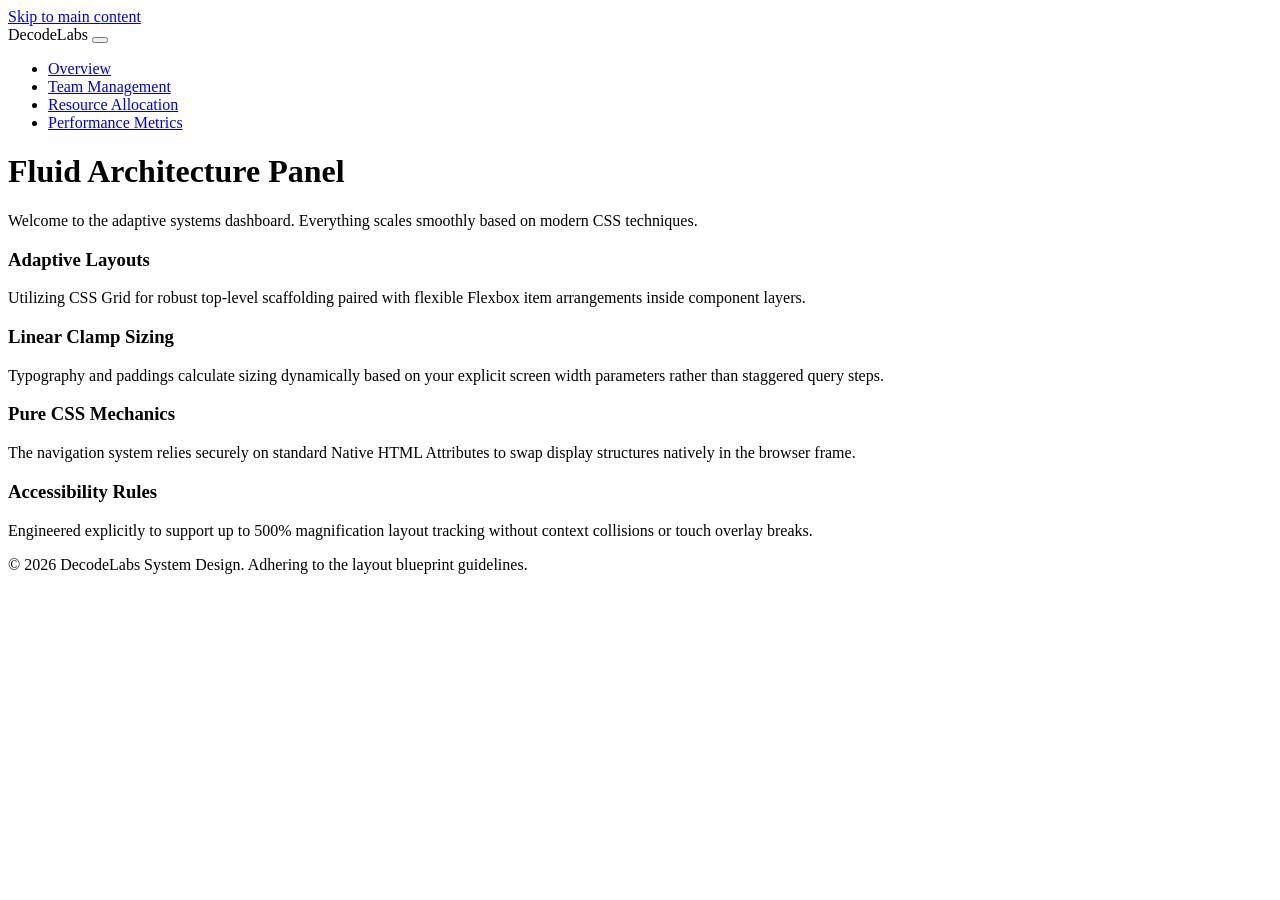
==== Project(2)/Responsive Web Layout/index.html @ b5fe861a "Created style.css for project 2" ====
<!DOCTYPE html>
<html lang="en">
<head>
    <meta charset="UTF-8">
    <!-- Ensures proper device width mapping and allows user-controlled scaling up to 500% -->
    <meta name="viewport" content="width=device-width, initial-scale=1.0">
    <title>Responsive Web Layout - DecodeLabs Project 2</title>
    <link rel="stylesheet" href="styles.css">
</head>
<body>

    <!-- Accessible Skip Link for Keyboard Users -->
    <a href="#main-content" class="skip-link">Skip to main content</a>

    <!-- Overarching Layout Grid Setup -->
    <header class="app-header">
        <div class="header-container">
            <span class="logo">DecodeLabs</span>
            
            <!-- Popover Menu Trigger Button (Guaranteed 44px x 44px minimum touch target) -->
            <button class="menu-toggle" popovertarget="nav-menu" aria-label="Toggle Navigation Menu">
                <span class="hamburger-icon" aria-hidden="true"></span>
            </button>
        </div>

        <!-- Popover-driven Navigation Component (Zero JavaScript Required) -->
        <nav id="nav-menu" popover role="navigation" aria-label="Main Navigation">
            <ul class="nav-list">
                <li><a href="#" class="nav-link">Dashboard</a></li>
                <li><a href="#" class="nav-link">Projects</a></li>
                <li><a href="#" class="nav-link">Analytics</a></li>
                <li><a href="#" class="nav-link">Settings</a></li>
            </ul>
        </nav>
    </header>

    <div class="app-layout-wrapper">
        <!-- Sidebar: Rendered beside main content on large screens, hidden smoothly on mobile -->
        <aside class="app-sidebar">
            <nav class="sidebar-nav" aria-label="Sidebar Navigation">
                <ul class="sidebar-list">
                    <li><a href="#" class="sidebar-link active">Overview</a></li>
                    <li><a href="#" class="sidebar-link">Team Management</a></li>
                    <li><a href="#" class="sidebar-link">Resource Allocation</a></li>
                    <li><a href="#" class="sidebar-link">Performance Metrics</a></li>
                </ul>
            </nav>
        </aside>

        <!-- Main Body Grid Block -->
        <main id="main-content" class="app-main">
            <header class="content-hero">
                <h1>Fluid Architecture Panel</h1>
                <p>Welcome to the adaptive systems dashboard. Everything scales smoothly based on modern CSS techniques.</p>
            </header>

            <!-- Dynamic Macro Components built using CSS Grid auto-fit tracks -->
            <section class="card-grid" aria-label="Dashboard Grid Summary">
                <article class="data-card">
                    <h3>Adaptive Layouts</h3>
                    <p>Utilizing CSS Grid for robust top-level scaffolding paired with flexible Flexbox item arrangements inside component layers.</p>
                </article>
                <article class="data-card">
                    <h3>Linear Clamp Sizing</h3>
                    <p>Typography and paddings calculate sizing dynamically based on your explicit screen width parameters rather than staggered query steps.</p>
                </article>
                <article class="data-card">
                    <h3>Pure CSS Mechanics</h3>
                    <p>The navigation system relies securely on standard Native HTML Attributes to swap display structures natively in the browser frame.</p>
                </article>
                <article class="data-card">
                    <h3>Accessibility Rules</h3>
                    <p>Engineered explicitly to support up to 500% magnification layout tracking without context collisions or touch overlay breaks.</p>
                </article>
            </section>
        </main>
    </div>

    <footer class="app-footer">
        <p>&copy; 2026 DecodeLabs System Design. Adhering to the layout blueprint guidelines.</p>
    </footer>

</body>
</html>
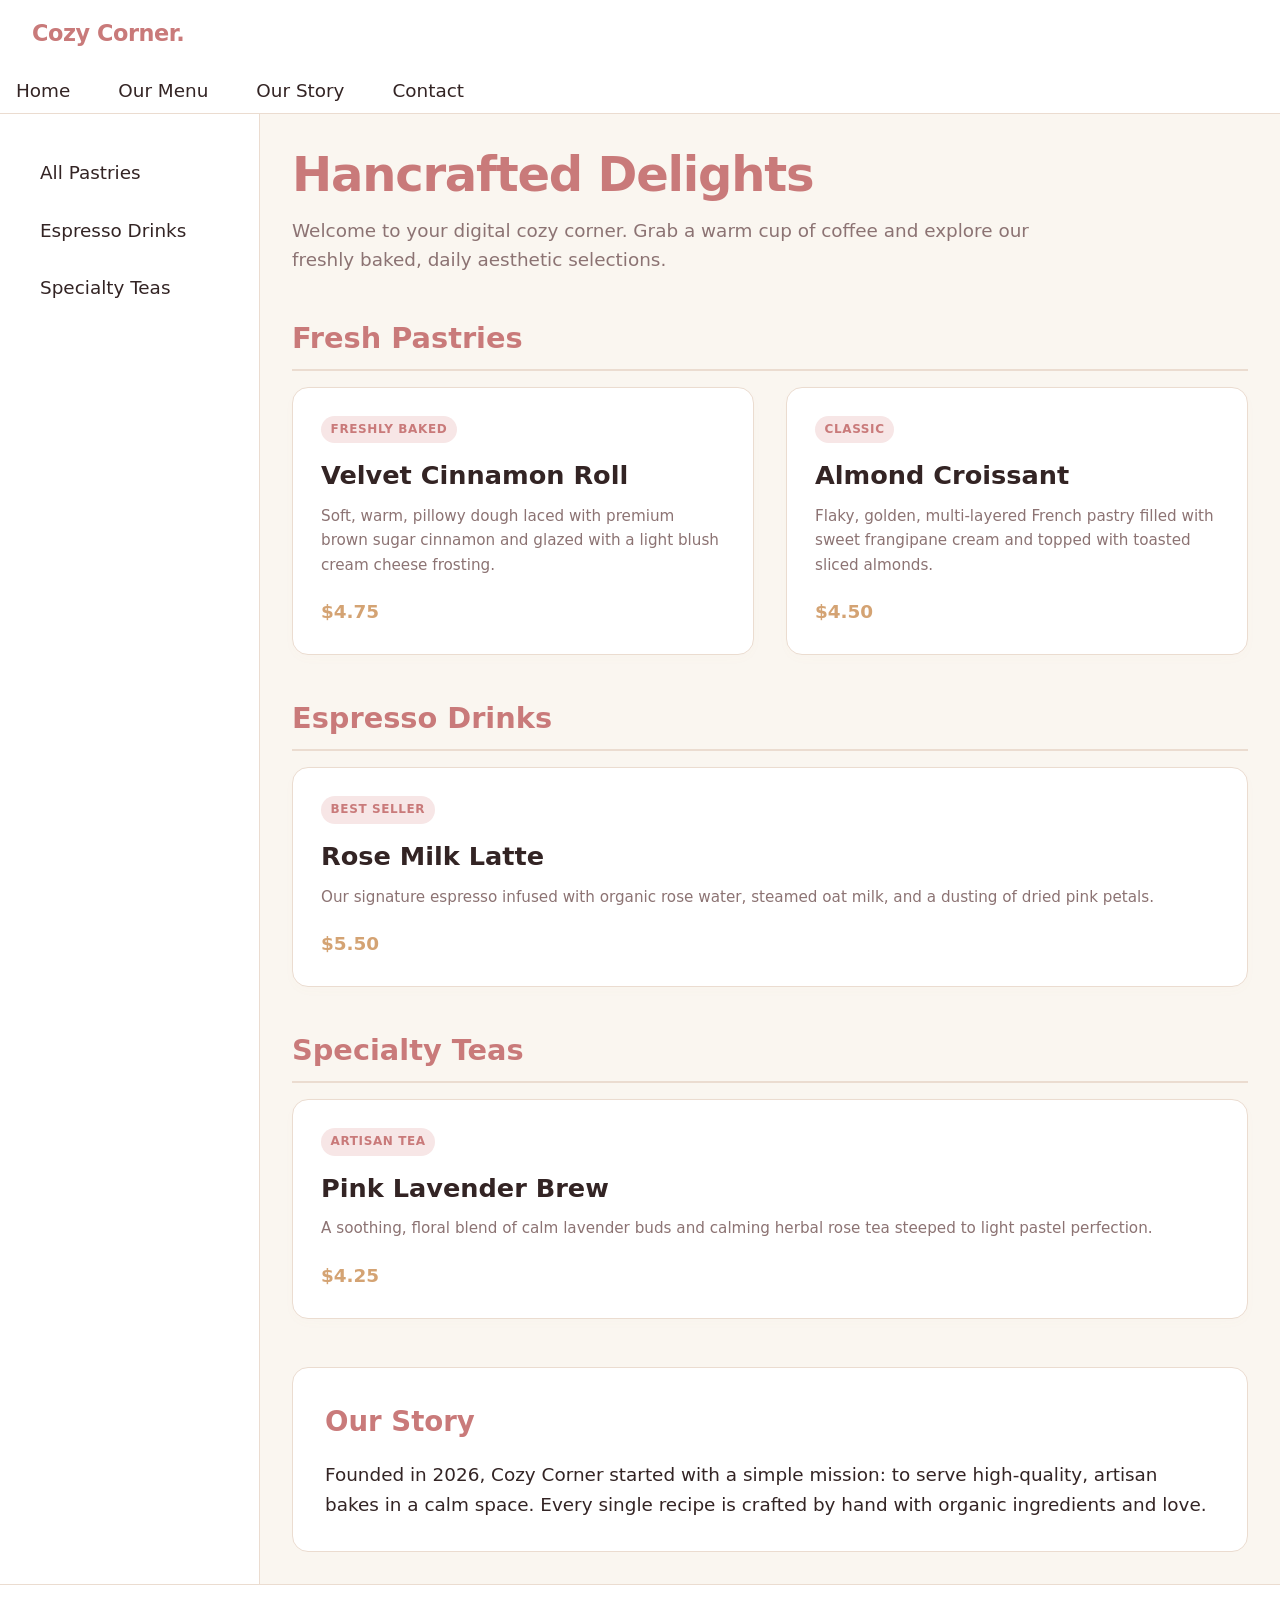
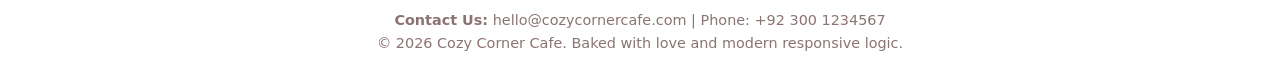
==== commit d93ed4b6: "Complete Project 2: Responsive Cafe Layout with Dusty Rose and Tan theme" ====
--- a/Project(2)/Responsive Web Layout/index.html
+++ b/Project(2)/Responsive Web Layout/index.html
@@ -2,82 +2,109 @@
 <html lang="en">
 <head>
     <meta charset="UTF-8">
-    <!-- Ensures proper device width mapping and allows user-controlled scaling up to 500% -->
     <meta name="viewport" content="width=device-width, initial-scale=1.0">
-    <title>Responsive Web Layout - DecodeLabs Project 2</title>
-    <link rel="stylesheet" href="styles.css">
+    <title>Cozy Corner - Aesthetic Cafe & Bakery</title>
+    <link rel="stylesheet" href="style.css">
 </head>
 <body>
 
-    <!-- Accessible Skip Link for Keyboard Users -->
     <a href="#main-content" class="skip-link">Skip to main content</a>
 
-    <!-- Overarching Layout Grid Setup -->
+    <!-- Overarching Layout Header Setup -->
     <header class="app-header">
         <div class="header-container">
-            <span class="logo">DecodeLabs</span>
+            <span class="logo">Cozy Corner.</span>
             
-            <!-- Popover Menu Trigger Button (Guaranteed 44px x 44px minimum touch target) -->
             <button class="menu-toggle" popovertarget="nav-menu" aria-label="Toggle Navigation Menu">
                 <span class="hamburger-icon" aria-hidden="true"></span>
             </button>
         </div>
 
-        <!-- Popover-driven Navigation Component (Zero JavaScript Required) -->
+        <!-- Popover-driven Navigation Component -->
         <nav id="nav-menu" popover role="navigation" aria-label="Main Navigation">
             <ul class="nav-list">
-                <li><a href="#" class="nav-link">Dashboard</a></li>
-                <li><a href="#" class="nav-link">Projects</a></li>
-                <li><a href="#" class="nav-link">Analytics</a></li>
-                <li><a href="#" class="nav-link">Settings</a></li>
+                <li><a href="#hero-section" class="nav-link">Home</a></li>
+                <li><a href="#menu-section" class="nav-link">Our Menu</a></li>
+                <li><a href="#story-section" class="nav-link">Our Story</a></li>
+                <li><a href="#footer-section" class="nav-link">Contact</a></li>
             </ul>
         </nav>
     </header>
 
     <div class="app-layout-wrapper">
-        <!-- Sidebar: Rendered beside main content on large screens, hidden smoothly on mobile -->
+        <!-- Sidebar Navigation: Now pointing to actual section IDs -->
         <aside class="app-sidebar">
-            <nav class="sidebar-nav" aria-label="Sidebar Navigation">
+            <nav class="sidebar-nav" aria-label="Menu Categories">
                 <ul class="sidebar-list">
-                    <li><a href="#" class="sidebar-link active">Overview</a></li>
-                    <li><a href="#" class="sidebar-link">Team Management</a></li>
-                    <li><a href="#" class="sidebar-link">Resource Allocation</a></li>
-                    <li><a href="#" class="sidebar-link">Performance Metrics</a></li>
+                    <li><a href="#pastries" class="sidebar-link">All Pastries</a></li>
+                    <li><a href="#espresso" class="sidebar-link">Espresso Drinks</a></li>
+                    <li><a href="#teas" class="sidebar-link">Specialty Teas</a></li>
                 </ul>
             </nav>
         </aside>
 
-        <!-- Main Body Grid Block -->
+        <!-- Main Content Area -->
         <main id="main-content" class="app-main">
-            <header class="content-hero">
-                <h1>Fluid Architecture Panel</h1>
-                <p>Welcome to the adaptive systems dashboard. Everything scales smoothly based on modern CSS techniques.</p>
+            <header id="hero-section" class="content-hero">
+                <h1>Hancrafted Delights</h1>
+                <p>Welcome to your digital cozy corner. Grab a warm cup of coffee and explore our freshly baked, daily aesthetic selections.</p>
             </header>
 
-            <!-- Dynamic Macro Components built using CSS Grid auto-fit tracks -->
-            <section class="card-grid" aria-label="Dashboard Grid Summary">
-                <article class="data-card">
-                    <h3>Adaptive Layouts</h3>
-                    <p>Utilizing CSS Grid for robust top-level scaffolding paired with flexible Flexbox item arrangements inside component layers.</p>
-                </article>
-                <article class="data-card">
-                    <h3>Linear Clamp Sizing</h3>
-                    <p>Typography and paddings calculate sizing dynamically based on your explicit screen width parameters rather than staggered query steps.</p>
-                </article>
-                <article class="data-card">
-                    <h3>Pure CSS Mechanics</h3>
-                    <p>The navigation system relies securely on standard Native HTML Attributes to swap display structures natively in the browser frame.</p>
-                </article>
-                <article class="data-card">
-                    <h3>Accessibility Rules</h3>
-                    <p>Engineered explicitly to support up to 500% magnification layout tracking without context collisions or touch overlay breaks.</p>
-                </article>
+            <!-- Menu Section containing all categories -->
+            <div id="menu-section">
+                
+                <!-- Category 1: Pastries -->
+                <h2 id="pastries" class="category-heading">Fresh Pastries</h2>
+                <section class="card-grid" aria-label="Pastries Menu">
+                    <article class="data-card">
+                        <div class="card-badge">Freshly Baked</div>
+                        <h3>Velvet Cinnamon Roll</h3>
+                        <p>Soft, warm, pillowy dough laced with premium brown sugar cinnamon and glazed with a light blush cream cheese frosting.</p>
+                        <span class="item-price">$4.75</span>
+                    </article>
+
+                    <article class="data-card">
+                        <div class="card-badge">Classic</div>
+                        <h3>Almond Croissant</h3>
+                        <p>Flaky, golden, multi-layered French pastry filled with sweet frangipane cream and topped with toasted sliced almonds.</p>
+                        <span class="item-price">$4.50</span>
+                    </article>
+                </section>
+
+                <!-- Category 2: Espresso -->
+                <h2 id="espresso" class="category-heading">Espresso Drinks</h2>
+                <section class="card-grid" aria-label="Espresso Menu">
+                    <article class="data-card">
+                        <div class="card-badge">Best Seller</div>
+                        <h3>Rose Milk Latte</h3>
+                        <p>Our signature espresso infused with organic rose water, steamed oat milk, and a dusting of dried pink petals.</p>
+                        <span class="item-price">$5.50</span>
+                    </article>
+                </section>
+
+                <!-- Category 3: Specialty Teas -->
+                <h2 id="teas" class="category-heading">Specialty Teas</h2>
+                <section class="card-grid" aria-label="Teas Menu">
+                    <article class="data-card">
+                        <div class="card-badge">Artisan Tea</div>
+                        <h3>Pink Lavender Brew</h3>
+                        <p>A soothing, floral blend of calm lavender buds and calming herbal rose tea steeped to light pastel perfection.</p>
+                        <span class="item-price">$4.25</span>
+                    </article>
+                </section>
+            </div>
+
+            <!-- Our Story Section -->
+            <section id="story-section" class="about-story">
+                <h2>Our Story</h2>
+                <p>Founded in 2026, Cozy Corner started with a simple mission: to serve high-quality, artisan bakes in a calm space. Every single recipe is crafted by hand with organic ingredients and love.</p>
             </section>
         </main>
     </div>
 
-    <footer class="app-footer">
-        <p>&copy; 2026 DecodeLabs System Design. Adhering to the layout blueprint guidelines.</p>
+    <footer id="footer-section" class="app-footer">
+        <p><strong>Contact Us:</strong> hello@cozycornercafe.com | Phone: +92 300 1234567</p>
+        <p>&copy; 2026 Cozy Corner Cafe. Baked with love and modern responsive logic.</p>
     </footer>
 
 </body>
--- a/Project(2)/Responsive Web Layout/style.css
+++ b/Project(2)/Responsive Web Layout/style.css
@@ -0,0 +1,365 @@
+*, *::before, *::after {
+    box-sizing: border-box;
+    margin: 0;
+    padding: 0;
+}
+:root {
+    --bg-primary: #faf6f0;    
+    --bg-surface: #ffffff;      
+    --border-color: #ebdcd0;     
+    --text-main: #332424;        
+    --text-muted: #8c7373;    
+    --primary-color: #c97a7a;   
+    --primary-light: #f7e6e6;   
+    --secondary-tan: #d4a373;   
+    --secondary-light: #faedcd; 
+    
+    /* Fluid Sizing Systems */
+    --font-size-base: clamp(0.95rem, 1vw + 0.5rem, 1.15rem);
+    --font-size-h1: clamp(1.75rem, 3.5vw + 1rem, 3rem);
+    --font-size-h3: clamp(1.2rem, 1.5vw + 0.8rem, 1.6rem);
+    --spacing-fluid: clamp(1rem, 2.5vw, 2.5rem);
+}
+
+body {
+    font-family: system-ui, -apple-system, BlinkMacSystemFont, 'Segoe UI', Roboto, sans-serif;
+    background-color: var(--bg-primary);
+    color: var(--text-main);
+    font-size: var(--font-size-base);
+    line-height: 1.6;
+    min-height: 100vh;
+    display: flex;
+    flex-direction: column;
+}
+
+/* Accessibility Keyboard Focus Path */
+.skip-link {
+    position: absolute;
+    top: -100px;
+    left: 10px;
+    background: var(--primary-color);
+    color: white;
+    padding: 0.75rem 1.5rem;
+    z-index: 9999;
+    text-decoration: none;
+    border-radius: 4px;
+}
+.skip-link:focus {
+    top: 10px;
+}
+
+/* 1. HEADER */
+.app-header {
+    background-color: var(--bg-surface);
+    border-bottom: 1px solid var(--border-color);
+    position: sticky;
+    top: 0;
+    z-index: 1000;
+}
+
+.header-container {
+    display: flex;
+    justify-content: space-between;
+    align-items: center;
+    padding: 1rem var(--spacing-fluid);
+    max-width: 1400px;
+    margin: 0 auto;
+}
+
+.logo {
+    font-weight: 700;
+    font-size: 1.4rem;
+    color: var(--primary-color);
+    letter-spacing: -0.02em;
+}
+.menu-toggle {
+    display: flex;
+    align-items: center;
+    justify-content: center;
+    width: 44px;
+    height: 44px;
+    background: none;
+    border: 1px solid var(--border-color);
+    border-radius: 8px;
+    cursor: pointer;
+}
+.menu-toggle:hover {
+    background-color: var(--secondary-light);
+}
+
+.hamburger-icon, .hamburger-icon::before, .hamburger-icon::after {
+    display: block;
+    width: 20px;
+    height: 2px;
+    background-color: var(--secondary-tan);
+    position: relative;
+    transition: transform 0.2s ease;
+}
+.hamburger-icon::before, .hamburger-icon::after {
+    content: '';
+    position: absolute;
+    left: 0;
+}
+.hamburger-icon::before { top: -6px; }
+.hamburger-icon::after { top: 6px; }
+
+/* Popover Navigation Layer Setup (No JS Needed) */
+#nav-menu[popover] {
+    border: none;
+    background: var(--bg-surface);
+    width: 280px;
+    height: 100vh;
+    max-height: 100vh;
+    margin-left: auto; 
+    padding: 2rem 1.5rem;
+    box-shadow: -4px 0 25px rgba(212, 163, 115, 0.08);
+    
+    transition: transform 0.3s ease, display 0.3s ease allow-discrete, overlay 0.3s ease allow-discrete;
+    transform: translateX(100%);
+}
+
+#nav-menu[popover]:popover-open {
+    transform: translateX(0);
+}
+
+/* Modern backdrop overlay background stylization */
+#nav-menu[popover]::backdrop {
+    background-color: rgba(51, 36, 36, 0.25);
+    backdrop-filter: blur(4px);
+    opacity: 0;
+    transition: opacity 0.3s ease, display 0.3s ease allow-discrete;
+}
+#nav-menu[popover]:popover-open::backdrop {
+    opacity: 1;
+}
+
+.nav-list {
+    display: flex;
+    flex-direction: column;
+    gap: 0.5rem;
+    list-style: none;
+}
+
+.nav-link {
+    display: flex;
+    align-items: center;
+    min-height: 44px; 
+    padding: 0.5rem 1rem;
+    color: var(--text-main);
+    text-decoration: none;
+    border-radius: 6px;
+    transition: background-color 0.2s;
+}
+.nav-link:hover, .nav-link:focus {
+    background-color: var(--secondary-light);
+    color: var(--secondary-tan);
+}
+
+@starting-style {
+    #nav-menu[popover]:popover-open {
+        transform: translateX(100%);
+    }
+    #nav-menu[popover]:popover-open::backdrop {
+        opacity: 0;
+    }
+}
+
+/* ==========================================================================
+   2. MOBILE-FIRST CONTENT SCAFFOLDING ARCHITECTURE
+   ========================================================================== */
+.app-layout-wrapper {
+    flex: 1;
+    display: flex;
+    flex-direction: column;
+    width: 100%;
+}
+
+.app-sidebar {
+    display: none;
+    background-color: var(--bg-surface);
+    border-right: 1px solid var(--border-color);
+    padding: 2rem 1.5rem;
+}
+
+.app-main {
+    flex: 1;
+    padding: var(--spacing-fluid);
+    max-width: 1400px;
+    width: 100%;
+    margin: 0 auto;
+}
+
+.content-hero {
+    margin-bottom: var(--spacing-fluid);
+}
+
+.content-hero h1 {
+    font-size: var(--font-size-h1);
+    font-weight: 800;
+    letter-spacing: -0.025em;
+    line-height: 1.2;
+    color: var(--primary-color); /* Dusty Rose main title */
+    margin-bottom: 0.75rem;
+}
+
+.content-hero p {
+    color: var(--text-muted);
+    max-width: 65ch; 
+}
+
+/* CSS Grid Macro Rules for Menu Listings */
+.card-grid {
+    display: grid;
+    grid-template-columns: repeat(auto-fit, minmax(260px, 1fr));
+    gap: var(--spacing-fluid);
+}
+
+.data-card {
+    background-color: var(--bg-surface);
+    border: 1px solid var(--border-color);
+    border-radius: 16px;
+    padding: 1.75rem;
+    box-shadow: 0 4px 12px rgba(212, 163, 115, 0.02);
+    display: flex;
+    flex-direction: column; /* Inside component elements align via Flexbox */
+    position: relative;
+    transition: transform 0.2s ease, box-shadow 0.2s ease;
+}
+.data-card:hover {
+    transform: translateY(-4px);
+    box-shadow: 0 6px 20px rgba(212, 163, 115, 0.08);
+    border-color: var(--secondary-tan);
+}
+
+.card-badge {
+    align-self: flex-start;
+    background-color: var(--primary-light);
+    color: var(--primary-color);
+    font-size: 0.75rem;
+    font-weight: 600;
+    padding: 0.25rem 0.6rem;
+    border-radius: 20px;
+    margin-bottom: 0.75rem;
+    text-transform: uppercase;
+    letter-spacing: 0.05em;
+}
+
+.data-card h3 {
+    font-size: var(--font-size-h3);
+    margin-bottom: 0.5rem;
+    font-weight: 600;
+    color: var(--text-main); 
+}
+
+.data-card p {
+    color: var(--text-muted);
+    font-size: 0.95rem;
+    margin-bottom: 1.25rem;
+    flex-grow: 1; /* Pushes the price cleanly to the bottom */
+}
+
+.item-price {
+    font-weight: 700;
+    color: var(--secondary-tan); /* Tan color for prices */
+    font-size: 1.15rem;
+}
+
+.app-footer {
+    background-color: var(--bg-surface);
+    border-top: 1px solid var(--border-color);
+    padding: 1.5rem;
+    text-align: center;
+    font-size: 0.9rem;
+    color: var(--text-muted);
+}
+
+/* ==========================================================================
+   3. PROGRESSIVE MEDIA QUERY ENHANCEMENTS (Tablet & Desktop Scales)
+   ========================================================================== */
+@media (min-width: 768px) {
+    .app-layout-wrapper {
+        flex-direction: row;
+    }
+
+    .app-sidebar {
+        display: block;
+        width: 260px;
+        flex-shrink: 0;
+    }
+
+    .menu-toggle {
+        display: none;
+    }
+
+    #nav-menu[popover] {
+        position: static;
+        display: block;
+        width: auto;
+        height: auto;
+        padding: 0;
+        background: none;
+        box-shadow: none;
+        transform: none;
+    }
+
+    .nav-list {
+        flex-direction: row;
+        gap: 1rem;
+    }
+
+    .sidebar-list {
+        display: flex;
+        flex-direction: column;
+        gap: 0.25rem;
+        list-style: none;
+    }
+
+    .sidebar-link {
+        display: flex;
+        align-items: center;
+        min-height: 44px; 
+        padding: 0.75rem 1rem;
+        color: var(--text-main);
+        text-decoration: none;
+        border-radius: 8px;
+        font-weight: 500;
+        transition: all 0.2s;
+    }
+
+    .sidebar-link:hover, .sidebar-link:focus {
+        background-color: var(--primary-light);
+        color: var(--primary-color);
+    }
+
+    .sidebar-link.active {
+        background-color: var(--primary-light);
+        color: var(--primary-color);
+        font-weight: 600;
+    }
+}
+html {
+    scroll-behavior: smooth;
+    scroll-padding-top: 90px; /* Prevents the sticky header from blocking the section title */
+}
+
+/* Style for our new category headings */
+.category-heading {
+    color: var(--primary-color);
+    font-size: clamp(1.3rem, 2vw + 0.5rem, 1.8rem);
+    margin: 2.5rem 0 1rem 0;
+    border-bottom: 2px solid var(--border-color);
+    padding-bottom: 0.5rem;
+}
+
+/* Style for our new story block */
+.about-story {
+    background-color: var(--bg-surface);
+    border: 1px solid var(--border-color);
+    border-radius: 16px;
+    padding: var(--spacing-fluid);
+    margin-top: 3rem;
+}
+.about-story h2 {
+    color: var(--primary-color);
+    margin-bottom: 1rem;
+}
